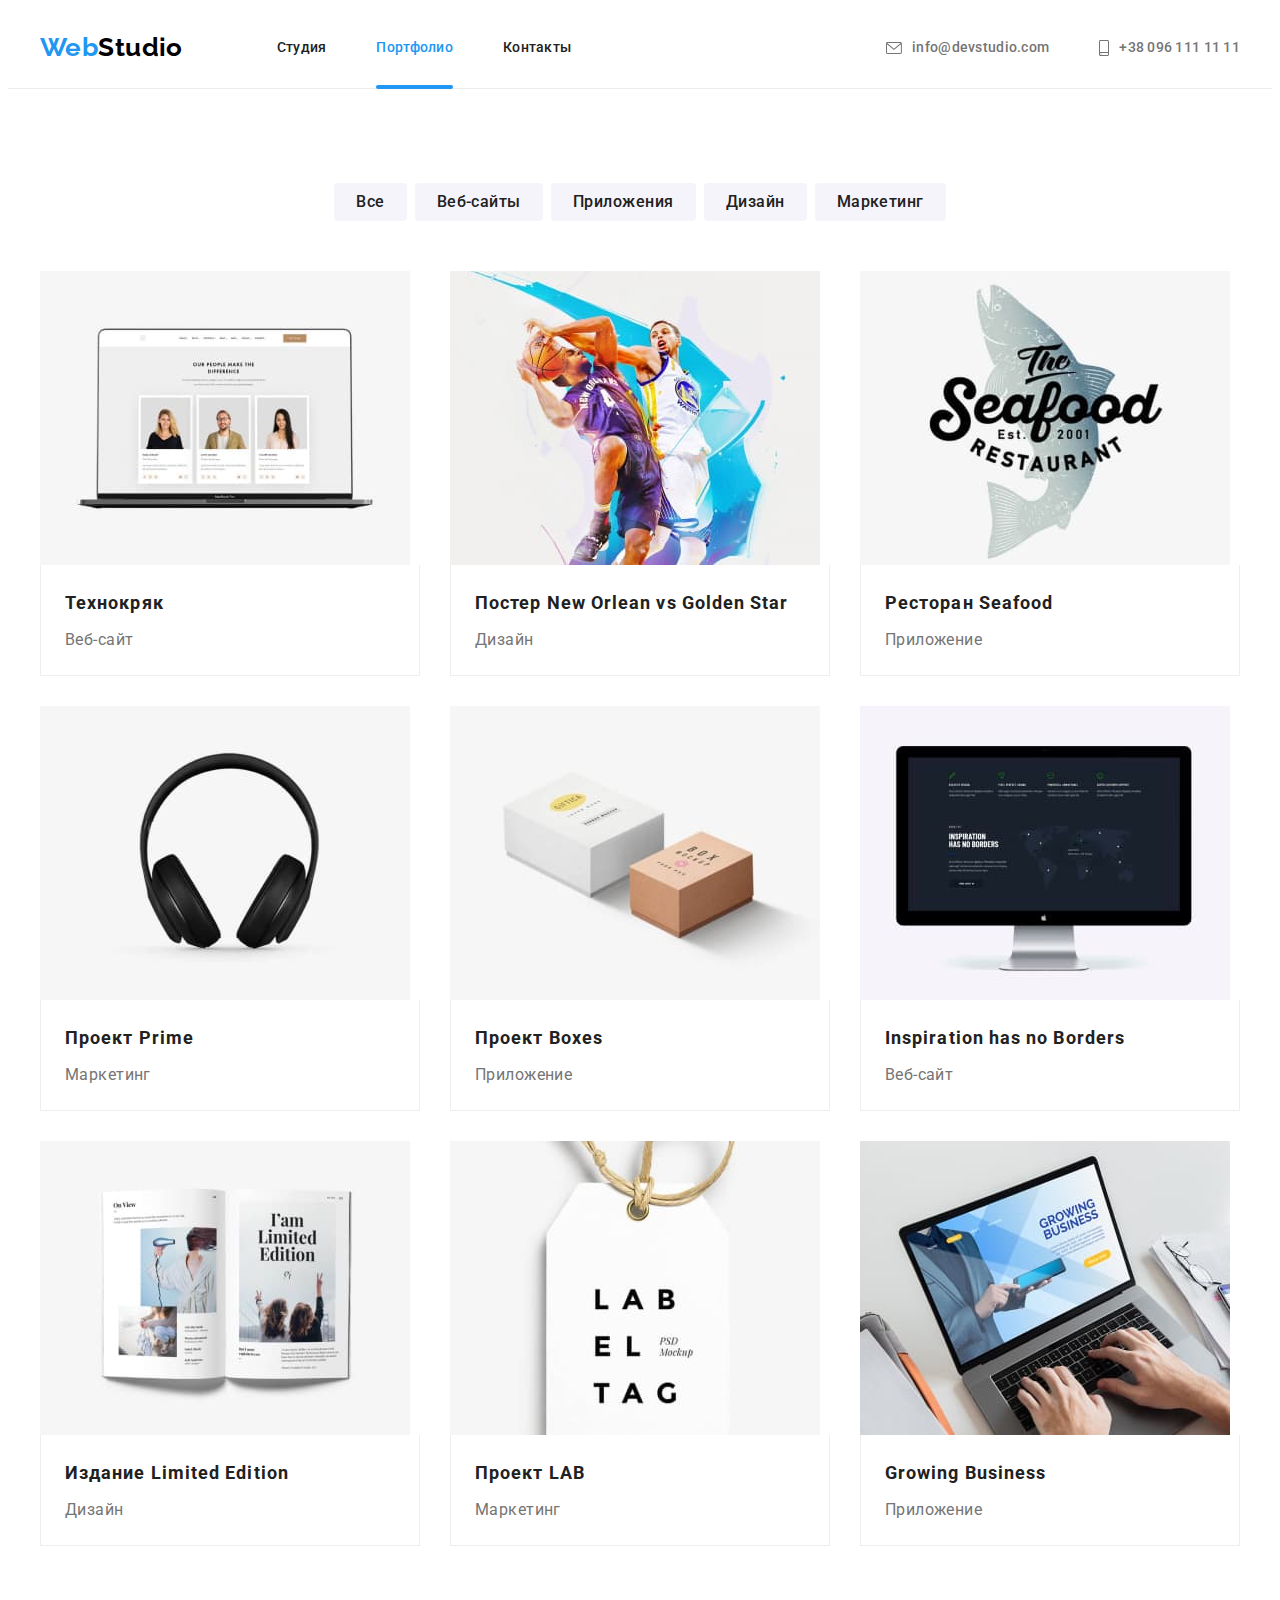
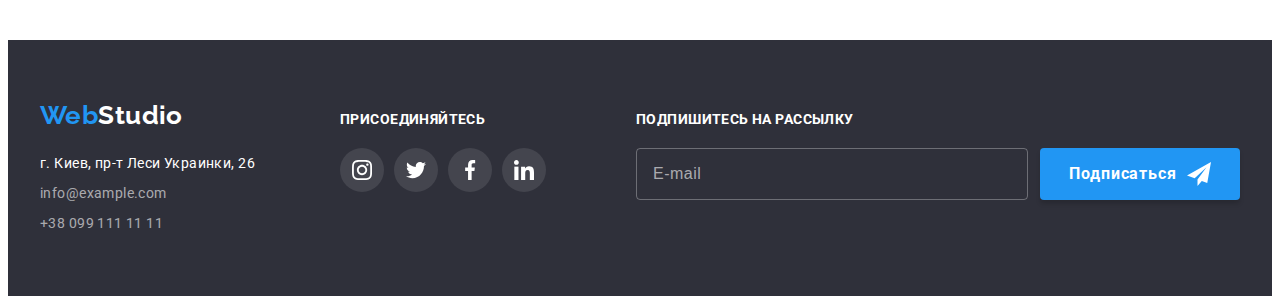
==== portfolio.html @ 3c52d466 "sass" ====
<!DOCTYPE html>
<html lang="ru">
  <head>
    <meta charset="UTF-8" />
    <meta http-equiv="X-UA-Compatible" content="IE=edge" />
    <meta name="viewport" content="width=device-width, initial-scale=1.0" />
    <title>WebStudio</title>
    <link rel="preconnect" href="https://fonts.googleapis.com" />
    <link rel="preconnect" href="https://fonts.gstatic.com" crossorigin />
    <link
      href="https://fonts.googleapis.com/css2?family=Raleway:wght@700&family=Roboto:wght@400;500;700;900&display=swap"
      rel="stylesheet"
    />
    <link
      rel="stylesheet"
      href="https://cdnjs.cloudflare.com/ajax/libs/modern-normalize/1.1.0/modern-normalize.min.css"
      integrity="sha512-wpPYUAdjBVSE4KJnH1VR1HeZfpl1ub8YT/NKx4PuQ5NmX2tKuGu6U/JRp5y+Y8XG2tV+wKQpNHVUX03MfMFn9Q=="
      crossorigin="anonymous"
      referrerpolicy="no-referrer"
    />
    <link rel="stylesheet" href="./css/main.min.css" />
  </head>
  <body>
    <!-- HEADER SECTION -->
    <header class="header">
      <div class="container header-container">
        <nav class="navigation">
          <a class="logo link" href="./index.html" lang="en"
            >Web<span class="logo-studio">Studio</span></a
          >
          <ul class="site-nav list">
            <li class="site-nav-item">
              <a class="link" href="./index.html">Студия</a>
            </li>
            <li class="site-nav-item">
              <a class="link current" href="./portfolio.html">Портфолио</a>
            </li>
            <li class="site-nav-item"><a class="link" href="">Контакты</a></li>
          </ul>
        </nav>
        <ul class="contacts list">
          <li class="contacts-item">
            <a class="link" href="mailto:info@devstudio.com">
              <svg class="icon" width="16" height="12">
                <use href="./images/icons.svg#envelope"></use>
              </svg>
              info@devstudio.com</a
            >
          </li>
          <li class="contacts-item">
            <a class="link" href="tel:+380961111111">
              <svg class="icon" width="10" height="16">
                <use href="./images/icons.svg#smartphone"></use>
              </svg>
              +38 096 111 11 11</a
            >
          </li>
        </ul>
      </div>
    </header>
    <!-- MAIN SECTION -->
    <main>
      <section class="section">
        <div class="container">
          <h1 class="visually-hidden">Портфолио</h1>
          <ul class="filters-list list">
            <li class="item">
              <button class="button secondary" type="button">Все</button>
            </li>
            <li class="item">
              <button class="button secondary" type="button">Веб-сайты</button>
            </li>
            <li class="item">
              <button class="button secondary" type="button">Приложения</button>
            </li>
            <li class="item">
              <button class="button secondary" type="button">Дизайн</button>
            </li>
            <li class="item">
              <button class="button secondary" type="button">Маркетинг</button>
            </li>
          </ul>
          <ul class="card-set list">
            <li class="item">
              <a class="link" href="">
                <div class="thumb-portfolio">
                  <img
                    src="./images/techno.jpg"
                    alt="Веб-сайт"
                    width="370"
                    height="294"
                  />
                  <p class="overlay-portfolio">
                    Ресурс предлагает комплексные предложения с разным уровнем
                    функционала и сервисов. Все это позволит посетителю получить
                    исчерпывающие сведения о компании или частном лице.
                  </p>
                </div>
                <div class="card-content">
                  <h2 class="project-title">Технокряк</h2>
                  <p class="project-description">Веб-сайт</p>
                </div>
              </a>
            </li>
            <li class="item">
              <a class="link" href="">
                <div class="thumb-portfolio">
                  <img
                    src="./images/new-orlean.jpg"
                    alt="Постер с баскетболистами"
                    width="370"
                    height="294"
                  />
                  <p class="overlay-portfolio">
                    Ресурс предлагает комплексные предложения с разным уровнем
                    функционала и сервисов. Все это позволит посетителю получить
                    исчерпывающие сведения о компании или частном лице. Ресурс
                    предлагает комплексные предложения с разным уровнем
                    функционала и сервисов. Все это позволит посетителю получить
                    исчерпывающие сведения о компании или частном лице.
                  </p>
                </div>
                <div class="card-content">
                  <h2 class="project-title">
                    Постер <span lang="en">New Orlean vs Golden Star</span>
                  </h2>
                  <p class="project-description">Дизайн</p>
                </div>
              </a>
            </li>
            <li class="item">
              <a class="link" href="">
                <div class="thumb-portfolio">
                  <img
                    src="./images/seafood.jpg"
                    alt="Логотип ресторана"
                    width="370"
                    height="294"
                  />
                  <p class="overlay-portfolio">
                    Ресурс предлагает комплексные предложения с разным уровнем
                    функционала и сервисов. Все это позволит посетителю получить
                    исчерпывающие сведения о компании или частном лице.
                  </p>
                </div>
                <div class="card-content">
                  <h2 class="project-title">
                    Ресторан <span lang="en">Seafood</span>
                  </h2>
                  <p class="project-description">Приложение</p>
                </div>
              </a>
            </li>
            <li class="item">
              <a class="link" href="">
                <div class="thumb-portfolio">
                  <img
                    src="./images/prime.jpg"
                    alt="Наушники"
                    width="370"
                    height="294"
                  />
                  <p class="overlay-portfolio">
                    Ресурс предлагает комплексные предложения с разным уровнем
                    функционала и сервисов. Все это позволит посетителю получить
                    исчерпывающие сведения о компании или частном лице.
                  </p>
                </div>
                <div class="card-content">
                  <h2 class="project-title">
                    Проект <span lang="en">Prime</span>
                  </h2>
                  <p class="project-description">Маркетинг</p>
                </div>
              </a>
            </li>
            <li class="item">
              <a class="link" href="">
                <div class="thumb-portfolio">
                  <img
                    src="./images/boxes.jpg"
                    alt="Коробки"
                    width="370"
                    height="294"
                  />
                  <p class="overlay-portfolio">
                    Ресурс предлагает комплексные предложения с разным уровнем
                    функционала и сервисов. Все это позволит посетителю получить
                    исчерпывающие сведения о компании или частном лице.
                  </p>
                </div>
                <div class="card-content">
                  <h2 class="project-title">
                    Проект <span lang="en">Boxes</span>
                  </h2>
                  <p class="project-description">Приложение</p>
                </div>
              </a>
            </li>
            <li class="item">
              <a class="link" href="">
                <div class="thumb-portfolio">
                  <img
                    src="./images/inspiration.jpg"
                    alt="Веб-сайт"
                    width="370"
                    height="294"
                  />
                  <p class="overlay-portfolio">
                    Ресурс предлагает комплексные предложения с разным уровнем
                    функционала и сервисов. Все это позволит посетителю получить
                    исчерпывающие сведения о компании или частном лице.
                  </p>
                </div>
                <div class="card-content">
                  <h2 class="project-title" lang="en">
                    Inspiration has no Borders
                  </h2>
                  <p class="project-description">Веб-сайт</p>
                </div>
              </a>
            </li>
            <li class="item">
              <a class="link" href="">
                <div class="thumb-portfolio">
                  <img
                    src="./images/limited-edition.jpg"
                    alt="Журнал"
                    width="370"
                    height="294"
                  />
                  <p class="overlay-portfolio">
                    Ресурс предлагает комплексные предложения с разным уровнем
                    функционала и сервисов. Все это позволит посетителю получить
                    исчерпывающие сведения о компании или частном лице.
                  </p>
                </div>
                <div class="card-content">
                  <h2 class="project-title">
                    Издание <span lang="en">Limited Edition</span>
                  </h2>
                  <p class="project-description">Дизайн</p>
                </div>
              </a>
            </li>
            <li class="item">
              <a class="link" href="">
                <div class="thumb-portfolio">
                  <img
                    src="./images/lab.jpg"
                    alt="Бирка"
                    width="370"
                    height="294"
                  />
                  <p class="overlay-portfolio">
                    Ресурс предлагает комплексные предложения с разным уровнем
                    функционала и сервисов. Все это позволит посетителю получить
                    исчерпывающие сведения о компании или частном лице.
                  </p>
                </div>
                <div class="card-content">
                  <h2 class="project-title">
                    Проект <span lang="en">LAB</span>
                  </h2>
                  <p class="project-description">Маркетинг</p>
                </div>
              </a>
            </li>
            <li class="item">
              <a class="link" href="">
                <div class="thumb-portfolio">
                  <img
                    src="./images/growing-business.jpg"
                    alt="Юзер работает на ноутбуке"
                    width="370"
                    height="294"
                  />
                  <p class="overlay-portfolio">
                    Ресурс предлагает комплексные предложения с разным уровнем
                    функционала и сервисов. Все это позволит посетителю получить
                    исчерпывающие сведения о компании или частном лице.
                  </p>
                </div>
                <div class="card-content">
                  <h2 class="project-title" lang="en">Growing Business</h2>
                  <p class="project-description">Приложение</p>
                </div>
              </a>
            </li>
          </ul>
        </div>
      </section>
    </main>
    <!-- FOOTER SECTION -->
    <footer class="footer">
      <div class="container footer-container">
        <div class="left-side-contacts">
          <a class="logo link" href="./index.html" lang="en"
            >Web<span class="logo-studio">Studio</span></a
          >
          <address class="address">
            <ul class="address-list list">
              <li class="address-list-item">
                <a
                  class="link"
                  href="https://goo.gl/maps/qhGqYUwrLDQrgfdt8"
                  target="_blank"
                  >г. Киев, пр-т Леси Украинки, 26</a
                >
              </li>
              <li class="address-list-item">
                <a class="contact link" href="mailto:info@example.com"
                  >info@example.com</a
                >
              </li>
              <li class="address-list-item">
                <a class="contact link" href="tel:+380991111111"
                  >+38 099 111 11 11</a
                >
              </li>
            </ul>
          </address>
        </div>
        <div class="right-side-contacts">
          <p class="subtitle">присоединяйтесь</p>
          <ul class="social-list list">
            <li class="item">
              <a class="link" href="" aria-label="instagram">
                <svg class="icon" width="20" height="20">
                  <use href="./images/icons.svg#instagram"></use>
                </svg>
              </a>
            </li>
            <li class="item">
              <a class="link" href="" aria-label="twitter">
                <svg class="icon" width="20" height="20">
                  <use href="./images/icons.svg#twitter"></use>
                </svg>
              </a>
            </li>
            <li class="item">
              <a class="link" href="" aria-label="facebook">
                <svg class="icon" width="20" height="20">
                  <use href="./images/icons.svg#facebook"></use>
                </svg>
              </a>
            </li>
            <li class="item">
              <a class="link" href="" aria-label="linkedin">
                <svg class="icon" width="20" height="20">
                  <use href="./images/icons.svg#linkedin"></use>
                </svg>
              </a>
            </li>
          </ul>
        </div>
        <div class="subscription">
          <p class="subtitle">Подпишитесь на рассылку</p>
          <form class="subscription-form">
            <input
              class="input"
              type="email"
              name="user_email"
              placeholder="E-mail"
            />
            <button class="button primary" type="submit">
              Подписаться
              <svg class="icon" width="24" height="24">
                <use href="./images/icons.svg#icon-send"></use>
              </svg>
            </button>
          </form>
        </div>
      </div>
    </footer>
  </body>
</html>
---- css/main.min.css ----
:root{--primary-font-family: "Roboto", sans-serif;--secondary-font-family: "Raleway", sans-serif;--primary-text-color: #757575;--secondary-text-color: #212121;--extra-text-color: #ffffff;--accent-color: #2196f3;--button-primary-hover-focus: #188ce8;--primary-bg-color: #ffffff;--secondary-bg-color: #f5f4fa;--footer-bg-color: #2f303a;--logo-primary-color-header: #000000;--logo-primary-color-footer: #ffffff;--logo-accent-color: #2196f3;--contacts-footer-color: rgba(255, 255, 255, 0.6);--icon-color: #afb1b8;--card-set-gap: 30px;--timing-function: cubic-bezier(0.4, 0, 0.2, 1);--duration: 250ms}.visually-hidden{position:absolute;width:1px;height:1px;margin:-1px;border:0;padding:0;white-space:nowrap;clip-path:inset(100%);clip:rect(0, 0, 0, 0);overflow:hidden}body{font-family:var(--primary-font-family);font-size:14px;line-height:1.71;letter-spacing:0.03em;background-color:var(--primary-bg-color);color:var(--primary-text-color)}h1,h2,h3,h4,h5,h6,p{margin-top:0;margin-bottom:0}ul{margin-top:0;margin-bottom:0;padding-left:0}img{display:block;max-width:100%;height:auto}.list{list-style:none}.link{text-decoration:none}.container{width:1200px;padding-left:15px;padding-right:15px;margin-left:auto;margin-right:auto}.logo{font-family:var(--secondary-font-family);font-weight:700;font-size:26px;line-height:1.19;color:var(--logo-accent-color)}.section{padding-top:94px;padding-bottom:94px}.section-title{margin-bottom:50px;text-align:center;font-weight:700;font-size:36px;line-height:1.17;color:var(--secondary-text-color)}.subtitle{margin-bottom:10px;font-weight:700;font-size:inherit;line-height:1.14;text-transform:uppercase;color:var(--secondary-text-color)}.button{border-radius:4px;border:none;font-family:inherit;font-weight:700;font-size:16px;line-height:1.88;letter-spacing:0.06em;cursor:pointer}.social-list{display:flex;justify-content:center}.social-list .item:not(:last-child){margin-right:10px}.social-list .link{display:flex;justify-content:center;align-items:center;width:44px;height:44px;border-radius:50%;color:var(--icon-color);transition:background-color var(--duration) var(--timing-function)}.social-list .link:hover,.social-list .link:focus{background-color:var(--accent-color)}.social-list .icon{fill:var(--icon-color);transition:fill var(--duration) var(--timing-function)}.social-list .link:hover .icon,.social-list .link:focus .icon{fill:var(--extra-text-color)}.backdrop{position:fixed;top:0;left:0;width:100%;height:100%;background-color:rgba(0,0,0,0.2);opacity:1;transition:opacity var(--duration) var(--timing-function),visibility var(--duration) var(--timing-function)}.backdrop.is-hidden{opacity:0;pointer-events:none;visibility:hidden}.backdrop.is-hidden .modal{transform:translate(-50%, -50%) scale(0.9)}.modal{position:absolute;top:50%;left:50%;width:528px;height:580px;padding:40px;background:#ffffff;box-shadow:0px 1px 3px rgba(0,0,0,0.12),0px 1px 1px rgba(0,0,0,0.14),0px 2px 1px rgba(0,0,0,0.2);border-radius:4px;transform:translate(-50%, -50%) scale(1);transition:transform var(--duration) var(--timing-function)}.close-btn{position:absolute;top:8px;right:8px;display:flex;justify-content:center;align-items:center;padding:0px;width:30px;height:30px;background-color:transparent;border-radius:50%;border:1px solid rgba(0,0,0,0.1);cursor:pointer}.close-btn:hover .close-icone,.close-btn:focus .close-icone{fill:var(--accent-color)}.close-icone{fill:#000000;transition:fill var(--duration) var(--timing-function)}.call-to-action{display:block;font-size:20px;line-height:1.15;text-align:center;margin-bottom:12px;color:var(--secondary-text-color)}.contact-form .field{display:block;margin-bottom:4px;font-size:12px;line-height:1.17;letter-spacing:0.01em;color:#757575}.input-wrapper{position:relative;margin-bottom:10px}.contact-form .input{width:100%;height:40px;border:1px solid rgba(33,33,33,0.2);border-radius:4px;padding:0px 12px 0px 42px;transition:border-color var(--duration) var(--timing-function)}.input:focus,.comment:focus{outline:none;border-color:var(--accent-color)}.form-icon{position:absolute;top:50%;left:12px;fill:var(--secondary-text-color);transform:translateY(-50%);transition:fill var(--duration) var(--timing-function)}.contact-form .input:focus+.form-icon{fill:var(--accent-color)}.comment{display:block;width:100%;height:120px;padding:12px 16px;margin-bottom:20px;resize:none;border:1px solid rgba(33,33,33,0.2);border-radius:4px;transition:border-color var(--duration) var(--timing-function)}.comment::placeholder{line-height:1.14;letter-spacing:0.01em;color:rgba(117,117,117,0.5)}.checkbox-wrapper{margin-bottom:30px}.checkbox-label{display:flex;justify-content:center;cursor:pointer}.checkbox-wrapper-check{position:relative;display:flex;align-items:center;margin-right:8px}.checkbox:checked+.checkbox-label .checkbox-checked{opacity:1}.checkbox:checked+.checkbox-label .checkbox-empty{opacity:0}.checkbox:focus+.checkbox-label .checkbox-empty{outline:1px solid var(--accent-color);border-radius:1px}.checkbox-empty{transition:opacity var(--duration) var(--timing-function)}.checkbox-checked{position:absolute;top:50%;left:0;transform:translateY(-50%);opacity:0;transition:opacity var(--duration) var(--timing-function)}.link-agreement{color:var(--accent-color)}.form-submit{display:block;margin:0 auto}.header{border-bottom:1px solid #ececec}.header-container{display:flex;align-items:center}.navigation{display:flex}.logo-studio{color:var(--logo-primary-color-header)}.navigation .logo{padding-top:24px;padding-bottom:24px;margin-right:94px}.site-nav{display:flex}.site-nav-item:not(:last-child){margin-right:50px}.site-nav .link{display:block;padding-top:32px;padding-bottom:32px;font-weight:500;line-height:1.14;letter-spacing:0.02em;color:var(--secondary-text-color);transition:color var(--duration) var(--timing-function)}.site-nav .link:hover,.site-nav .link:focus,.contacts .link:hover,.contacts .link:focus{color:var(--accent-color)}.site-nav .current{color:var(--accent-color);position:relative}.current::after{content:"";position:absolute;bottom:-1px;left:0;display:block;width:100%;height:4px;border-radius:2px;background-color:var(--accent-color);transition:transform var(--duration) var(--timing-function)}.current:hover::after{transform:scaleX(0.8)}.contacts{display:flex;align-items:center;margin-left:auto}.contacts-item+.contacts-item{margin-left:50px}.contacts .link{display:flex;align-items:center;padding-top:32px;padding-bottom:32px;font-weight:500;line-height:1.14;letter-spacing:0.02em;color:var(--primary-text-color);transition:color var(--duration) var(--timing-function)}.contacts .link:hover .icon,.contacts .link:focus .icon{fill:var(--accent-color)}.contacts .icon{margin-right:10px;fill:currentColor;transition:fill var(--duration) var(--timing-function)}.hero{padding-top:200px;padding-bottom:200px;text-align:center}.hero-title{width:696px;margin-left:auto;margin-right:auto;margin-bottom:30px;font-weight:900;font-size:44px;line-height:1.36;letter-spacing:0.06em;text-transform:uppercase;color:var(--extra-text-color)}.button.primary{min-width:200px;padding:10px 20px;color:var(--extra-text-color);background-color:var(--accent-color);box-shadow:0px 4px 4px rgba(0,0,0,0.15);transition:background-color var(--duration) var(--timing-function)}.button.primary:hover,.button.primary:focus{background-color:var(--button-primary-hover-focus)}.overlay{max-width:1600px;min-height:600px;margin-left:auto;margin-right:auto;background-image:linear-gradient(to right, rgba(47,48,58,0.4), rgba(47,48,58,0.4)),url(../images/hero-background.jpg);background-position:center;background-size:cover;background-color:#c4c4c4}.features{padding-bottom:0}.feature-list{display:flex;flex-wrap:wrap}.feature-list>.item{flex-basis:calc((100% - 90px) / 4)}.feature-list>.item:not(:nth-child(4n)){margin-right:var(--card-set-gap)}.feature-list>.item:not(:nth-last-child(-n+4)){margin-bottom:var(--card-set-gap)}.icon-background{display:flex;justify-content:center;align-items:center;margin-bottom:30px;padding-top:25px;padding-bottom:25px;background-color:var(--secondary-bg-color);border-radius:4px}.work-list{display:flex;flex-wrap:wrap}.work-list>.item{flex-basis:calc((100% - 2 * var(--card-set-gap)) / 3)}.work-list>.item:not(:nth-child(3n)){margin-right:var(--card-set-gap)}.work-list>.item:not(:nth-last-child(-n+3)){margin-bottom:var(--card-set-gap)}.thumb{position:relative}.thumb>.label{position:absolute;left:0;bottom:0;width:100%;padding-top:27px;padding-bottom:27px;text-align:center;background-color:rgba(47,48,58,0.8)}.label .subtitle{color:var(--extra-text-color);margin-bottom:0px}.team{background-color:var(--secondary-bg-color)}.team-list{display:flex;flex-wrap:wrap;margin-left:calc(-1 * var(--card-set-gap));margin-top:calc(-1 * var(--card-set-gap));font-size:16px;line-height:1.19}.team-list>.item{flex-basis:calc((100% - 4 * var(--card-set-gap)) / 4);margin-left:var(--card-set-gap);margin-top:var(--card-set-gap);border-radius:0px 0px 4px 4px;box-shadow:0px 1px 3px rgba(0,0,0,0.12),0px 1px 1px rgba(0,0,0,0.14),0px 2px 1px rgba(0,0,0,0.2);overflow:hidden}.team-list .title{margin-bottom:10px;font-weight:500;font-size:inherit;text-align:center;color:var(--secondary-text-color)}.team-list .position{text-align:center;margin-bottom:16px}.team-content-wrapper{padding:30px 32px;background-color:var(--primary-bg-color)}.clients-list{display:flex;flex-wrap:wrap;margin-left:calc(-1 * var(--card-set-gap));margin-top:calc(-1 * var(--card-set-gap))}.clients-list .item{flex-basis:calc((100% - 6 * var(--card-set-gap)) / 6);margin-left:var(--card-set-gap);margin-top:var(--card-set-gap)}.clients-list .link{display:flex;justify-content:center;align-items:center;height:92px;border:1px solid var(--icon-color);border-radius:4px;transition:border var(--duration) var(--timing-function)}.clients-list .icon{fill:var(--icon-color);transition:fill var(--duration) var(--timing-function)}.clients-list .link:hover .icon,.clients-list .link:focus .icon{fill:var(--accent-color)}.clients-list .link:hover,.clients-list .link:focus{border:1px solid var(--accent-color)}.footer{padding-top:60px;padding-bottom:60px;background-color:var(--footer-bg-color)}.footer-container{display:flex;align-items:baseline}.left-side-contacts{margin-right:70px}.footer .logo-studio{color:var(--logo-primary-color-footer)}.address{margin-top:20px;width:230px;font-style:normal}.address-list-item:not(:last-child){margin-bottom:6px}.address-list .link{color:var(--extra-text-color);transition:color var(--duration) var(--timing-function)}.address-list .contact{color:var(--contacts-footer-color)}.address .link:hover,.address .link:focus{color:var(--accent-color)}.right-side-contacts .subtitle,.subscription .subtitle{color:var(--extra-text-color);margin-bottom:20px}.right-side-contacts .social-list{justify-content:start}.right-side-contacts .link{background-color:rgba(255,255,255,0.1)}.right-side-contacts .icon{fill:var(--extra-text-color)}.subscription{margin-left:auto}.subscription-form{display:flex}.subscription .input{display:block;width:358px;height:50px;padding:0px 16px;margin-right:12px;border:1px solid rgba(255,255,255,0.3);border-radius:4px;background-color:transparent;font-size:16px;line-height:1.25;letter-spacing:0.03em;color:var(--extra-text-color);transition:border-color var(--duration) var(--timing-function)}.subscription .input::placeholder{font-size:16px;line-height:1.25;letter-spacing:0.03em;color:rgba(255,255,255,0.6)}.subscription .button.primary{display:flex;align-items:center;justify-content:center}.subscription .icon{margin-left:10px;fill:var(--primary-bg-color)}.filters-list{display:flex;flex-wrap:wrap;justify-content:center;margin-bottom:50px}.filters-list .item:not(:last-child){margin-right:8px}.button.secondary{padding:6px 22px;font-weight:500;line-height:1.63;letter-spacing:0.03em;color:var(--secondary-text-color);background-color:var(--secondary-bg-color);transition:background-color var(--duration) var(--timing-function),color var(--duration) var(--timing-function),box-shadow var(--duration) var(--timing-function)}.button.secondary:hover,.button.secondary:focus{color:var(--extra-text-color);background-color:var(--accent-color);box-shadow:0px 3px 1px rgba(0,0,0,0.1),0px 1px 2px rgba(0,0,0,0.08),0px 2px 2px rgba(0,0,0,0.12)}.card-set{display:flex;flex-wrap:wrap;margin-left:calc(-1 * var(--card-set-gap));margin-top:calc(-1 * var(--card-set-gap))}.card-set>.item{flex-basis:calc(100% / 3 - var(--card-set-gap));margin-left:var(--card-set-gap);margin-top:var(--card-set-gap)}.card-set .link{display:block;transition:box-shadow var(--duration) var(--timing-function)}.card-set .link:hover,.card-set .link:focus{box-shadow:0px 1px 1px rgba(0,0,0,0.12),0px 4px 4px rgba(0,0,0,0.06),1px 4px 6px rgba(0,0,0,0.16)}.project-title{margin-bottom:4px;font-size:18px;font-weight:700;line-height:2;letter-spacing:0.06em;color:var(--secondary-text-color)}.project-description{font-size:16px;line-height:1.87;color:var(--primary-text-color)}.card-content{padding:20px 24px;border:1px solid #eeeeee;border-top:none}.thumb-portfolio{position:relative;overflow:hidden}.overlay-portfolio{position:absolute;top:0;left:0;display:flex;align-items:center;flex-wrap:wrap;width:100%;height:100%;padding:24px;overflow-y:auto;font-size:18px;line-height:1.56;background-color:rgba(33,150,243,0.9);color:var(--extra-text-color);opacity:0;transform:translateY(100%);transition:transform var(--duration) var(--timing-function)}.card-set .link:hover .overlay-portfolio,.card-set .link:focus .overlay-portfolio{transform:translateY(0);opacity:1}
/*# sourceMappingURL=main.min.css.map */
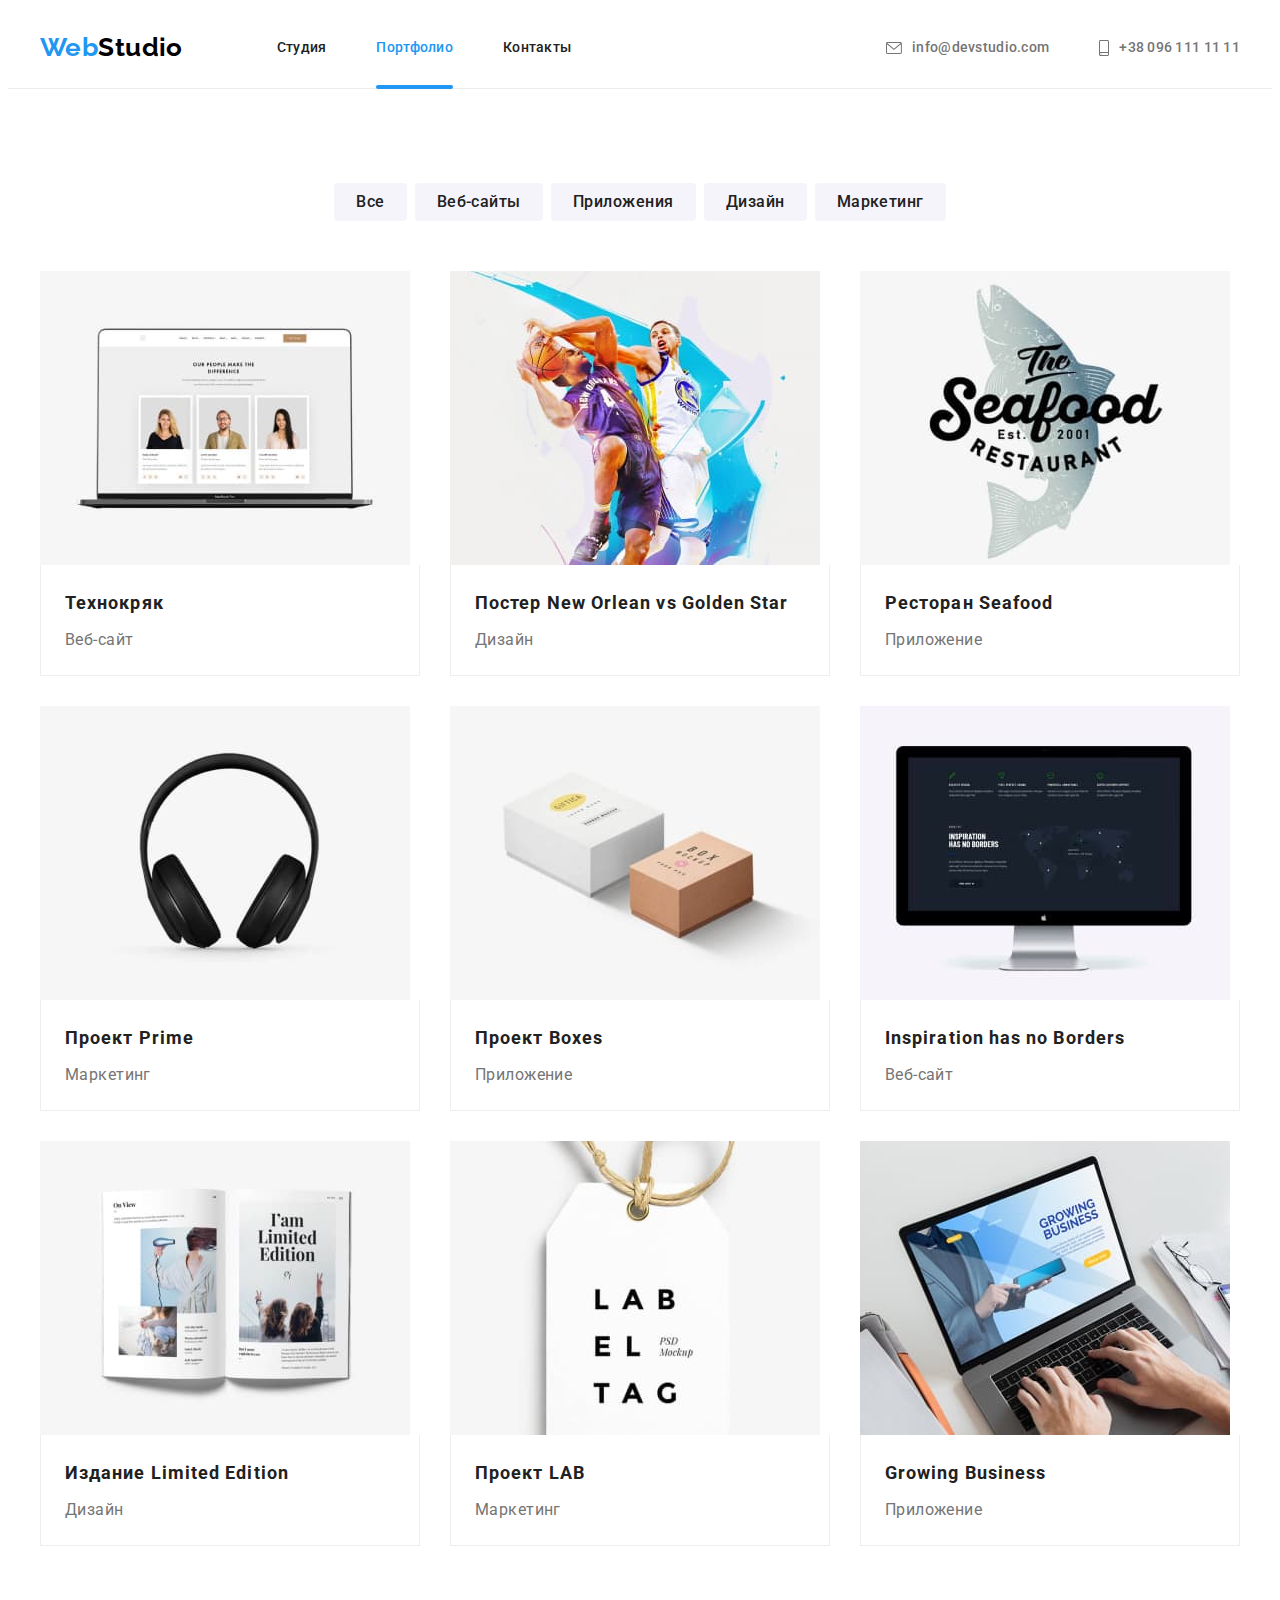
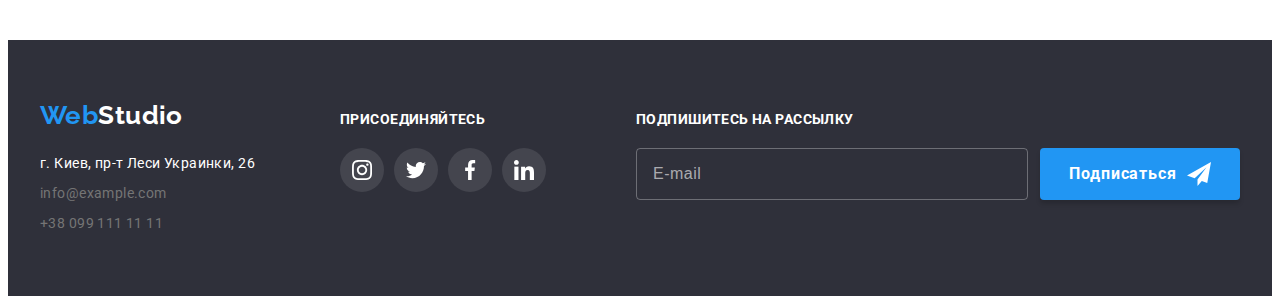
==== commit 3d35e4cd: "add BEM classes" ====
--- a/portfolio.html
+++ b/portfolio.html
@@ -25,31 +25,37 @@
     <header class="header">
       <div class="container header-container">
         <nav class="navigation">
-          <a class="logo link" href="./index.html" lang="en"
-            >Web<span class="logo-studio">Studio</span></a
+          <a class="logo header__logo link" href="./index.html" lang="en"
+            >Web<span class="logo__studio_color_black">Studio</span></a
           >
-          <ul class="site-nav list">
-            <li class="site-nav-item">
-              <a class="link" href="./index.html">Студия</a>
-            </li>
-            <li class="site-nav-item">
-              <a class="link current" href="./portfolio.html">Портфолио</a>
-            </li>
-            <li class="site-nav-item"><a class="link" href="">Контакты</a></li>
+          <ul class="nav-list list">
+            <li class="nav-list__item">
+              <a class="nav-list__link link" href="./index.html">Студия</a>
+            </li>
+            <li class="nav-list__item">
+              <a
+                class="nav-list__link link nav-list__link_current"
+                href="./portfolio.html"
+                >Портфолио</a
+              >
+            </li>
+            <li class="nav-list__item">
+              <a class="nav-list__link link" href="">Контакты</a>
+            </li>
           </ul>
         </nav>
-        <ul class="contacts list">
-          <li class="contacts-item">
-            <a class="link" href="mailto:info@devstudio.com">
-              <svg class="icon" width="16" height="12">
+        <ul class="contacts-list list">
+          <li class="contacts__item">
+            <a class="contacts__link link" href="mailto:info@devstudio.com">
+              <svg class="contacts__icon" width="16" height="12">
                 <use href="./images/icons.svg#envelope"></use>
               </svg>
               info@devstudio.com</a
             >
           </li>
-          <li class="contacts-item">
-            <a class="link" href="tel:+380961111111">
-              <svg class="icon" width="10" height="16">
+          <li class="contacts__item">
+            <a class="contacts__link link" href="tel:+380961111111">
+              <svg class="contacts__icon" width="10" height="16">
                 <use href="./images/icons.svg#smartphone"></use>
               </svg>
               +38 096 111 11 11</a
@@ -294,34 +300,34 @@
     <!-- FOOTER SECTION -->
     <footer class="footer">
       <div class="container footer-container">
-        <div class="left-side-contacts">
+        <div class="left-side-wrapper">
           <a class="logo link" href="./index.html" lang="en"
-            >Web<span class="logo-studio">Studio</span></a
+            >Web<span class="logo__studio_color_white">Studio</span></a
           >
           <address class="address">
-            <ul class="address-list list">
-              <li class="address-list-item">
+            <ul class="address__list list">
+              <li class="address__item">
                 <a
-                  class="link"
+                  class="address__link address__link_color_white link"
                   href="https://goo.gl/maps/qhGqYUwrLDQrgfdt8"
                   target="_blank"
                   >г. Киев, пр-т Леси Украинки, 26</a
                 >
               </li>
-              <li class="address-list-item">
-                <a class="contact link" href="mailto:info@example.com"
+              <li class="address__item">
+                <a class="address__link link" href="mailto:info@example.com"
                   >info@example.com</a
                 >
               </li>
-              <li class="address-list-item">
-                <a class="contact link" href="tel:+380991111111"
+              <li class="address__item">
+                <a class="address__link link" href="tel:+380991111111"
                   >+38 099 111 11 11</a
                 >
               </li>
             </ul>
           </address>
         </div>
-        <div class="right-side-contacts">
+        <div class="center-wrapper">
           <p class="subtitle">присоединяйтесь</p>
           <ul class="social-list list">
             <li class="item">
@@ -356,14 +362,14 @@
         </div>
         <div class="subscription">
           <p class="subtitle">Подпишитесь на рассылку</p>
-          <form class="subscription-form">
+          <form class="form">
             <input
               class="input"
               type="email"
               name="user_email"
               placeholder="E-mail"
             />
-            <button class="button primary" type="submit">
+            <button class="button button_primary" type="submit">
               Подписаться
               <svg class="icon" width="24" height="24">
                 <use href="./images/icons.svg#icon-send"></use>
--- a/css/main.min.css
+++ b/css/main.min.css
@@ -1,2 +1,2 @@
-:root{--primary-font-family: "Roboto", sans-serif;--secondary-font-family: "Raleway", sans-serif;--primary-text-color: #757575;--secondary-text-color: #212121;--extra-text-color: #ffffff;--accent-color: #2196f3;--button-primary-hover-focus: #188ce8;--primary-bg-color: #ffffff;--secondary-bg-color: #f5f4fa;--footer-bg-color: #2f303a;--logo-primary-color-header: #000000;--logo-primary-color-footer: #ffffff;--logo-accent-color: #2196f3;--contacts-footer-color: rgba(255, 255, 255, 0.6);--icon-color: #afb1b8;--card-set-gap: 30px;--timing-function: cubic-bezier(0.4, 0, 0.2, 1);--duration: 250ms}.visually-hidden{position:absolute;width:1px;height:1px;margin:-1px;border:0;padding:0;white-space:nowrap;clip-path:inset(100%);clip:rect(0, 0, 0, 0);overflow:hidden}body{font-family:var(--primary-font-family);font-size:14px;line-height:1.71;letter-spacing:0.03em;background-color:var(--primary-bg-color);color:var(--primary-text-color)}h1,h2,h3,h4,h5,h6,p{margin-top:0;margin-bottom:0}ul{margin-top:0;margin-bottom:0;padding-left:0}img{display:block;max-width:100%;height:auto}.list{list-style:none}.link{text-decoration:none}.container{width:1200px;padding-left:15px;padding-right:15px;margin-left:auto;margin-right:auto}.logo{font-family:var(--secondary-font-family);font-weight:700;font-size:26px;line-height:1.19;color:var(--logo-accent-color)}.section{padding-top:94px;padding-bottom:94px}.section-title{margin-bottom:50px;text-align:center;font-weight:700;font-size:36px;line-height:1.17;color:var(--secondary-text-color)}.subtitle{margin-bottom:10px;font-weight:700;font-size:inherit;line-height:1.14;text-transform:uppercase;color:var(--secondary-text-color)}.button{border-radius:4px;border:none;font-family:inherit;font-weight:700;font-size:16px;line-height:1.88;letter-spacing:0.06em;cursor:pointer}.social-list{display:flex;justify-content:center}.social-list .item:not(:last-child){margin-right:10px}.social-list .link{display:flex;justify-content:center;align-items:center;width:44px;height:44px;border-radius:50%;color:var(--icon-color);transition:background-color var(--duration) var(--timing-function)}.social-list .link:hover,.social-list .link:focus{background-color:var(--accent-color)}.social-list .icon{fill:var(--icon-color);transition:fill var(--duration) var(--timing-function)}.social-list .link:hover .icon,.social-list .link:focus .icon{fill:var(--extra-text-color)}.backdrop{position:fixed;top:0;left:0;width:100%;height:100%;background-color:rgba(0,0,0,0.2);opacity:1;transition:opacity var(--duration) var(--timing-function),visibility var(--duration) var(--timing-function)}.backdrop.is-hidden{opacity:0;pointer-events:none;visibility:hidden}.backdrop.is-hidden .modal{transform:translate(-50%, -50%) scale(0.9)}.modal{position:absolute;top:50%;left:50%;width:528px;height:580px;padding:40px;background:#ffffff;box-shadow:0px 1px 3px rgba(0,0,0,0.12),0px 1px 1px rgba(0,0,0,0.14),0px 2px 1px rgba(0,0,0,0.2);border-radius:4px;transform:translate(-50%, -50%) scale(1);transition:transform var(--duration) var(--timing-function)}.close-btn{position:absolute;top:8px;right:8px;display:flex;justify-content:center;align-items:center;padding:0px;width:30px;height:30px;background-color:transparent;border-radius:50%;border:1px solid rgba(0,0,0,0.1);cursor:pointer}.close-btn:hover .close-icone,.close-btn:focus .close-icone{fill:var(--accent-color)}.close-icone{fill:#000000;transition:fill var(--duration) var(--timing-function)}.call-to-action{display:block;font-size:20px;line-height:1.15;text-align:center;margin-bottom:12px;color:var(--secondary-text-color)}.contact-form .field{display:block;margin-bottom:4px;font-size:12px;line-height:1.17;letter-spacing:0.01em;color:#757575}.input-wrapper{position:relative;margin-bottom:10px}.contact-form .input{width:100%;height:40px;border:1px solid rgba(33,33,33,0.2);border-radius:4px;padding:0px 12px 0px 42px;transition:border-color var(--duration) var(--timing-function)}.input:focus,.comment:focus{outline:none;border-color:var(--accent-color)}.form-icon{position:absolute;top:50%;left:12px;fill:var(--secondary-text-color);transform:translateY(-50%);transition:fill var(--duration) var(--timing-function)}.contact-form .input:focus+.form-icon{fill:var(--accent-color)}.comment{display:block;width:100%;height:120px;padding:12px 16px;margin-bottom:20px;resize:none;border:1px solid rgba(33,33,33,0.2);border-radius:4px;transition:border-color var(--duration) var(--timing-function)}.comment::placeholder{line-height:1.14;letter-spacing:0.01em;color:rgba(117,117,117,0.5)}.checkbox-wrapper{margin-bottom:30px}.checkbox-label{display:flex;justify-content:center;cursor:pointer}.checkbox-wrapper-check{position:relative;display:flex;align-items:center;margin-right:8px}.checkbox:checked+.checkbox-label .checkbox-checked{opacity:1}.checkbox:checked+.checkbox-label .checkbox-empty{opacity:0}.checkbox:focus+.checkbox-label .checkbox-empty{outline:1px solid var(--accent-color);border-radius:1px}.checkbox-empty{transition:opacity var(--duration) var(--timing-function)}.checkbox-checked{position:absolute;top:50%;left:0;transform:translateY(-50%);opacity:0;transition:opacity var(--duration) var(--timing-function)}.link-agreement{color:var(--accent-color)}.form-submit{display:block;margin:0 auto}.header{border-bottom:1px solid #ececec}.header-container{display:flex;align-items:center}.navigation{display:flex}.logo-studio{color:var(--logo-primary-color-header)}.navigation .logo{padding-top:24px;padding-bottom:24px;margin-right:94px}.site-nav{display:flex}.site-nav-item:not(:last-child){margin-right:50px}.site-nav .link{display:block;padding-top:32px;padding-bottom:32px;font-weight:500;line-height:1.14;letter-spacing:0.02em;color:var(--secondary-text-color);transition:color var(--duration) var(--timing-function)}.site-nav .link:hover,.site-nav .link:focus,.contacts .link:hover,.contacts .link:focus{color:var(--accent-color)}.site-nav .current{color:var(--accent-color);position:relative}.current::after{content:"";position:absolute;bottom:-1px;left:0;display:block;width:100%;height:4px;border-radius:2px;background-color:var(--accent-color);transition:transform var(--duration) var(--timing-function)}.current:hover::after{transform:scaleX(0.8)}.contacts{display:flex;align-items:center;margin-left:auto}.contacts-item+.contacts-item{margin-left:50px}.contacts .link{display:flex;align-items:center;padding-top:32px;padding-bottom:32px;font-weight:500;line-height:1.14;letter-spacing:0.02em;color:var(--primary-text-color);transition:color var(--duration) var(--timing-function)}.contacts .link:hover .icon,.contacts .link:focus .icon{fill:var(--accent-color)}.contacts .icon{margin-right:10px;fill:currentColor;transition:fill var(--duration) var(--timing-function)}.hero{padding-top:200px;padding-bottom:200px;text-align:center}.hero-title{width:696px;margin-left:auto;margin-right:auto;margin-bottom:30px;font-weight:900;font-size:44px;line-height:1.36;letter-spacing:0.06em;text-transform:uppercase;color:var(--extra-text-color)}.button.primary{min-width:200px;padding:10px 20px;color:var(--extra-text-color);background-color:var(--accent-color);box-shadow:0px 4px 4px rgba(0,0,0,0.15);transition:background-color var(--duration) var(--timing-function)}.button.primary:hover,.button.primary:focus{background-color:var(--button-primary-hover-focus)}.overlay{max-width:1600px;min-height:600px;margin-left:auto;margin-right:auto;background-image:linear-gradient(to right, rgba(47,48,58,0.4), rgba(47,48,58,0.4)),url(../images/hero-background.jpg);background-position:center;background-size:cover;background-color:#c4c4c4}.features{padding-bottom:0}.feature-list{display:flex;flex-wrap:wrap}.feature-list>.item{flex-basis:calc((100% - 90px) / 4)}.feature-list>.item:not(:nth-child(4n)){margin-right:var(--card-set-gap)}.feature-list>.item:not(:nth-last-child(-n+4)){margin-bottom:var(--card-set-gap)}.icon-background{display:flex;justify-content:center;align-items:center;margin-bottom:30px;padding-top:25px;padding-bottom:25px;background-color:var(--secondary-bg-color);border-radius:4px}.work-list{display:flex;flex-wrap:wrap}.work-list>.item{flex-basis:calc((100% - 2 * var(--card-set-gap)) / 3)}.work-list>.item:not(:nth-child(3n)){margin-right:var(--card-set-gap)}.work-list>.item:not(:nth-last-child(-n+3)){margin-bottom:var(--card-set-gap)}.thumb{position:relative}.thumb>.label{position:absolute;left:0;bottom:0;width:100%;padding-top:27px;padding-bottom:27px;text-align:center;background-color:rgba(47,48,58,0.8)}.label .subtitle{color:var(--extra-text-color);margin-bottom:0px}.team{background-color:var(--secondary-bg-color)}.team-list{display:flex;flex-wrap:wrap;margin-left:calc(-1 * var(--card-set-gap));margin-top:calc(-1 * var(--card-set-gap));font-size:16px;line-height:1.19}.team-list>.item{flex-basis:calc((100% - 4 * var(--card-set-gap)) / 4);margin-left:var(--card-set-gap);margin-top:var(--card-set-gap);border-radius:0px 0px 4px 4px;box-shadow:0px 1px 3px rgba(0,0,0,0.12),0px 1px 1px rgba(0,0,0,0.14),0px 2px 1px rgba(0,0,0,0.2);overflow:hidden}.team-list .title{margin-bottom:10px;font-weight:500;font-size:inherit;text-align:center;color:var(--secondary-text-color)}.team-list .position{text-align:center;margin-bottom:16px}.team-content-wrapper{padding:30px 32px;background-color:var(--primary-bg-color)}.clients-list{display:flex;flex-wrap:wrap;margin-left:calc(-1 * var(--card-set-gap));margin-top:calc(-1 * var(--card-set-gap))}.clients-list .item{flex-basis:calc((100% - 6 * var(--card-set-gap)) / 6);margin-left:var(--card-set-gap);margin-top:var(--card-set-gap)}.clients-list .link{display:flex;justify-content:center;align-items:center;height:92px;border:1px solid var(--icon-color);border-radius:4px;transition:border var(--duration) var(--timing-function)}.clients-list .icon{fill:var(--icon-color);transition:fill var(--duration) var(--timing-function)}.clients-list .link:hover .icon,.clients-list .link:focus .icon{fill:var(--accent-color)}.clients-list .link:hover,.clients-list .link:focus{border:1px solid var(--accent-color)}.footer{padding-top:60px;padding-bottom:60px;background-color:var(--footer-bg-color)}.footer-container{display:flex;align-items:baseline}.left-side-contacts{margin-right:70px}.footer .logo-studio{color:var(--logo-primary-color-footer)}.address{margin-top:20px;width:230px;font-style:normal}.address-list-item:not(:last-child){margin-bottom:6px}.address-list .link{color:var(--extra-text-color);transition:color var(--duration) var(--timing-function)}.address-list .contact{color:var(--contacts-footer-color)}.address .link:hover,.address .link:focus{color:var(--accent-color)}.right-side-contacts .subtitle,.subscription .subtitle{color:var(--extra-text-color);margin-bottom:20px}.right-side-contacts .social-list{justify-content:start}.right-side-contacts .link{background-color:rgba(255,255,255,0.1)}.right-side-contacts .icon{fill:var(--extra-text-color)}.subscription{margin-left:auto}.subscription-form{display:flex}.subscription .input{display:block;width:358px;height:50px;padding:0px 16px;margin-right:12px;border:1px solid rgba(255,255,255,0.3);border-radius:4px;background-color:transparent;font-size:16px;line-height:1.25;letter-spacing:0.03em;color:var(--extra-text-color);transition:border-color var(--duration) var(--timing-function)}.subscription .input::placeholder{font-size:16px;line-height:1.25;letter-spacing:0.03em;color:rgba(255,255,255,0.6)}.subscription .button.primary{display:flex;align-items:center;justify-content:center}.subscription .icon{margin-left:10px;fill:var(--primary-bg-color)}.filters-list{display:flex;flex-wrap:wrap;justify-content:center;margin-bottom:50px}.filters-list .item:not(:last-child){margin-right:8px}.button.secondary{padding:6px 22px;font-weight:500;line-height:1.63;letter-spacing:0.03em;color:var(--secondary-text-color);background-color:var(--secondary-bg-color);transition:background-color var(--duration) var(--timing-function),color var(--duration) var(--timing-function),box-shadow var(--duration) var(--timing-function)}.button.secondary:hover,.button.secondary:focus{color:var(--extra-text-color);background-color:var(--accent-color);box-shadow:0px 3px 1px rgba(0,0,0,0.1),0px 1px 2px rgba(0,0,0,0.08),0px 2px 2px rgba(0,0,0,0.12)}.card-set{display:flex;flex-wrap:wrap;margin-left:calc(-1 * var(--card-set-gap));margin-top:calc(-1 * var(--card-set-gap))}.card-set>.item{flex-basis:calc(100% / 3 - var(--card-set-gap));margin-left:var(--card-set-gap);margin-top:var(--card-set-gap)}.card-set .link{display:block;transition:box-shadow var(--duration) var(--timing-function)}.card-set .link:hover,.card-set .link:focus{box-shadow:0px 1px 1px rgba(0,0,0,0.12),0px 4px 4px rgba(0,0,0,0.06),1px 4px 6px rgba(0,0,0,0.16)}.project-title{margin-bottom:4px;font-size:18px;font-weight:700;line-height:2;letter-spacing:0.06em;color:var(--secondary-text-color)}.project-description{font-size:16px;line-height:1.87;color:var(--primary-text-color)}.card-content{padding:20px 24px;border:1px solid #eeeeee;border-top:none}.thumb-portfolio{position:relative;overflow:hidden}.overlay-portfolio{position:absolute;top:0;left:0;display:flex;align-items:center;flex-wrap:wrap;width:100%;height:100%;padding:24px;overflow-y:auto;font-size:18px;line-height:1.56;background-color:rgba(33,150,243,0.9);color:var(--extra-text-color);opacity:0;transform:translateY(100%);transition:transform var(--duration) var(--timing-function)}.card-set .link:hover .overlay-portfolio,.card-set .link:focus .overlay-portfolio{transform:translateY(0);opacity:1}
+:root{--primary-font-family: "Roboto", sans-serif;--secondary-font-family: "Raleway", sans-serif;--primary-text-color: #757575;--secondary-text-color: #212121;--extra-text-color: #ffffff;--accent-color: #2196f3;--button-primary-hover-focus: #188ce8;--primary-bg-color: #ffffff;--secondary-bg-color: #f5f4fa;--footer-bg-color: #2f303a;--logo-primary-color-header: #000000;--logo-primary-color-footer: #ffffff;--logo-accent-color: #2196f3;--address-footer-color: rgba(255, 255, 255, 0.6);--icon-color: #afb1b8;--card-set-gap: 30px;--timing-function: cubic-bezier(0.4, 0, 0.2, 1);--duration: 250ms}.visually-hidden{position:absolute;width:1px;height:1px;margin:-1px;border:0;padding:0;white-space:nowrap;clip-path:inset(100%);clip:rect(0, 0, 0, 0);overflow:hidden}.contact-form .input:focus,.subscription .input:focus,.comment:focus{outline:none;border-color:var(--accent-color)}.center-wrapper .subtitle,.subscription .subtitle{color:var(--extra-text-color);margin-bottom:20px}body{font-family:var(--primary-font-family);font-size:14px;line-height:1.71;letter-spacing:0.03em;background-color:var(--primary-bg-color);color:var(--primary-text-color)}h1,h2,h3,h4,h5,h6,p{margin-top:0;margin-bottom:0}ul{margin-top:0;margin-bottom:0;padding-left:0}img{display:block;max-width:100%;height:auto}.list{list-style:none}.link{text-decoration:none}.container{width:1200px;padding-left:15px;padding-right:15px;margin-left:auto;margin-right:auto}.logo{font-family:var(--secondary-font-family);font-weight:700;font-size:26px;line-height:1.19;color:var(--logo-accent-color)}.section{padding-top:94px;padding-bottom:94px}.main-title{font-weight:900;font-size:44px;line-height:1.36;letter-spacing:0.06em;text-transform:uppercase;color:var(--extra-text-color)}.section-title{margin-bottom:50px;text-align:center;font-weight:700;font-size:36px;line-height:1.17;color:var(--secondary-text-color)}.subtitle{margin-bottom:10px;font-weight:700;font-size:inherit;line-height:1.14;text-transform:uppercase;color:var(--secondary-text-color)}.button{border-radius:4px;border:none;font-family:inherit;font-weight:700;font-size:16px;line-height:1.88;letter-spacing:0.06em;cursor:pointer}.social-list{display:flex;justify-content:center}.social-list .item:not(:last-child){margin-right:10px}.social-list .link{display:flex;justify-content:center;align-items:center;width:44px;height:44px;border-radius:50%;color:var(--icon-color);transition:background-color var(--duration) var(--timing-function)}.social-list .link:hover,.social-list .link:focus{background-color:var(--accent-color)}.social-list .icon{fill:var(--icon-color);transition:fill var(--duration) var(--timing-function)}.social-list .link:hover .icon,.social-list .link:focus .icon{fill:var(--extra-text-color)}.backdrop{position:fixed;top:0;left:0;width:100%;height:100%;background-color:rgba(0,0,0,0.2);opacity:1;transition:opacity var(--duration) var(--timing-function),visibility var(--duration) var(--timing-function)}.backdrop.is-hidden{opacity:0;pointer-events:none;visibility:hidden}.modal{position:absolute;top:50%;left:50%;width:528px;height:580px;padding:40px;background:#ffffff;box-shadow:0px 1px 3px rgba(0,0,0,0.12),0px 1px 1px rgba(0,0,0,0.14),0px 2px 1px rgba(0,0,0,0.2);border-radius:4px;transform:translate(-50%, -50%) scale(1);transition:transform var(--duration) var(--timing-function)}.backdrop.is-hidden .modal{transform:translate(-50%, -50%) scale(0.9)}.close-btn{position:absolute;top:8px;right:8px;display:flex;justify-content:center;align-items:center;padding:0px;width:30px;height:30px;background-color:transparent;border-radius:50%;border:1px solid rgba(0,0,0,0.1);cursor:pointer}.close-icone{fill:#000000;transition:fill var(--duration) var(--timing-function)}.close-btn:hover .close-icone,.close-btn:focus .close-icone{fill:var(--accent-color)}.call-to-action{display:block;font-size:20px;line-height:1.15;text-align:center;margin-bottom:12px;color:var(--secondary-text-color)}.contact-form .field{display:block;margin-bottom:4px;font-size:12px;line-height:1.17;letter-spacing:0.01em;color:#757575}.contact-form .input{width:100%;height:40px;border:1px solid rgba(33,33,33,0.2);border-radius:4px;padding:0px 12px 0px 42px;transition:border-color var(--duration) var(--timing-function)}.input-wrapper{position:relative;margin-bottom:10px}.form-icon{position:absolute;top:50%;left:12px;fill:var(--secondary-text-color);transform:translateY(-50%);transition:fill var(--duration) var(--timing-function)}.contact-form .input:focus+.form-icon{fill:var(--accent-color)}.comment{display:block;width:100%;height:120px;padding:12px 16px;margin-bottom:20px;resize:none;border:1px solid rgba(33,33,33,0.2);border-radius:4px;transition:border-color var(--duration) var(--timing-function)}.comment::placeholder{line-height:1.14;letter-spacing:0.01em;color:rgba(117,117,117,0.5)}.checkbox-wrapper{margin-bottom:30px}.checkbox-label{display:flex;justify-content:center;cursor:pointer}.checkbox-wrapper-check{position:relative;display:flex;align-items:center;margin-right:8px}.checkbox-empty{transition:opacity var(--duration) var(--timing-function)}.checkbox:checked+.checkbox-label .checkbox-empty{opacity:0}.checkbox:focus+.checkbox-label .checkbox-empty{outline:1px solid var(--accent-color);border-radius:1px}.checkbox-checked{position:absolute;top:50%;left:0;transform:translateY(-50%);opacity:0;transition:opacity var(--duration) var(--timing-function)}.checkbox:checked+.checkbox-label .checkbox-checked{opacity:1}.link-agreement{color:var(--accent-color)}.form-submit{display:block;margin:0px auto}.header{border-bottom:1px solid #ececec}.header-container{display:flex;align-items:center}.navigation{display:flex}.header__logo{padding-top:24px;padding-bottom:24px;margin-right:94px}.logo__studio_color_black{color:var(--logo-primary-color-header)}.nav-list{display:flex}.nav-list__item:not(:last-child){margin-right:50px}.nav-list__link{display:block;padding-top:32px;padding-bottom:32px;font-weight:500;line-height:1.14;letter-spacing:0.02em;color:var(--secondary-text-color);transition:color var(--duration) var(--timing-function)}.nav-list__link:hover,.nav-list__link:focus{color:var(--accent-color)}.nav-list__link_current{color:var(--accent-color);position:relative}.nav-list__link_current::after{content:"";position:absolute;bottom:-1px;left:0;display:block;width:100%;height:4px;border-radius:2px;background-color:var(--accent-color);transition:transform var(--duration) var(--timing-function)}.nav-list__link_current:hover::after{transform:scaleX(0.8)}.contacts-list{display:flex;align-items:center;margin-left:auto}.contacts__item+.contacts__item{margin-left:50px}.contacts__link{display:flex;align-items:center;padding-top:32px;padding-bottom:32px;font-weight:500;line-height:1.14;letter-spacing:0.02em;color:var(--primary-text-color);transition:color var(--duration) var(--timing-function)}.contacts__link:hover,.contacts__link:focus{color:var(--accent-color)}.contacts__icon{margin-right:10px;fill:currentColor;transition:fill var(--duration) var(--timing-function)}.contacts__link:hover .contacts__icon,.contacts__link:focus .contacts__icon{fill:var(--accent-color)}.hero{padding-top:200px;padding-bottom:200px;text-align:center}.hero-overlay{max-width:1600px;min-height:600px;margin-left:auto;margin-right:auto;background-image:linear-gradient(to right, rgba(47,48,58,0.4), rgba(47,48,58,0.4)),url(../images/hero-background.jpg);background-position:center;background-size:cover;background-color:#c4c4c4}.hero-main-title{width:696px;margin-left:auto;margin-right:auto;margin-bottom:30px}.button_primary{min-width:200px;padding:10px 20px;color:var(--extra-text-color);background-color:var(--accent-color);box-shadow:0px 4px 4px rgba(0,0,0,0.15);transition:background-color var(--duration) var(--timing-function)}.button_primary:hover,.button_primary:focus{background-color:var(--button-primary-hover-focus)}.features{padding-bottom:0}.feature-list{display:flex;flex-wrap:wrap}.feature-list>.item{flex-basis:calc((100% - 90px) / 4)}.feature-list>.item:not(:nth-child(4n)){margin-right:var(--card-set-gap)}.feature-list>.item:not(:nth-last-child(-n+4)){margin-bottom:var(--card-set-gap)}.icon-background{display:flex;justify-content:center;align-items:center;margin-bottom:30px;padding-top:25px;padding-bottom:25px;background-color:var(--secondary-bg-color);border-radius:4px}.work-list{display:flex;flex-wrap:wrap}.work-list>.item{flex-basis:calc((100% - 2 * var(--card-set-gap)) / 3)}.work-list>.item:not(:nth-child(3n)){margin-right:var(--card-set-gap)}.work-list>.item:not(:nth-last-child(-n+3)){margin-bottom:var(--card-set-gap)}.thumb{position:relative}.thumb>.label{position:absolute;left:0;bottom:0;width:100%;padding-top:27px;padding-bottom:27px;text-align:center;background-color:rgba(47,48,58,0.8)}.thumb>.label .subtitle{color:var(--extra-text-color);margin-bottom:0px}.team{background-color:var(--secondary-bg-color)}.team-list{display:flex;flex-wrap:wrap;margin-left:calc(-1 * var(--card-set-gap));margin-top:calc(-1 * var(--card-set-gap));font-size:16px;line-height:1.19}.team-list>.item{flex-basis:calc((100% - 4 * var(--card-set-gap)) / 4);margin-left:var(--card-set-gap);margin-top:var(--card-set-gap);border-radius:0px 0px 4px 4px;box-shadow:0px 1px 3px rgba(0,0,0,0.12),0px 1px 1px rgba(0,0,0,0.14),0px 2px 1px rgba(0,0,0,0.2);overflow:hidden}.team-list .title{margin-bottom:10px;font-weight:500;font-size:inherit;text-align:center;color:var(--secondary-text-color)}.team-list .position{text-align:center;margin-bottom:16px}.team-content-wrapper{padding:30px 32px;background-color:var(--primary-bg-color)}.clients-list{display:flex;flex-wrap:wrap;margin-left:calc(-1 * var(--card-set-gap));margin-top:calc(-1 * var(--card-set-gap))}.clients-list .item{flex-basis:calc((100% - 6 * var(--card-set-gap)) / 6);margin-left:var(--card-set-gap);margin-top:var(--card-set-gap)}.clients-list .link{display:flex;justify-content:center;align-items:center;height:92px;border:1px solid var(--icon-color);border-radius:4px;transition:border var(--duration) var(--timing-function)}.clients-list .link:hover,.clients-list .link:focus{border:1px solid var(--accent-color)}.clients-list .icon{fill:var(--icon-color);transition:fill var(--duration) var(--timing-function)}.clients-list .link:hover .icon,.clients-list .link:focus .icon{fill:var(--accent-color)}.footer{padding-top:60px;padding-bottom:60px;background-color:var(--footer-bg-color)}.logo__studio_color_white{color:var(--logo-primary-color-footer)}.footer-container{display:flex;align-items:baseline}.left-side-wrapper{margin-right:70px}.address__list{margin-top:20px;width:230px;font-style:normal}.address__item:not(:last-child){margin-bottom:6px}.address__link{color:var(--contacts-footer-color);transition:color var(--duration) var(--timing-function)}.address__link:hover,.address__link:focus{color:var(--accent-color)}.address__link_color_white{color:var(--extra-text-color)}.center-wrapper .social-list{justify-content:start}.center-wrapper .link{background-color:rgba(255,255,255,0.1)}.center-wrapper .icon{fill:var(--extra-text-color)}.subscription{margin-left:auto}.subscription .input{display:block;width:358px;height:50px;padding:0px 16px;margin-right:12px;border:1px solid rgba(255,255,255,0.3);border-radius:4px;background-color:transparent;font-size:16px;line-height:1.25;letter-spacing:0.03em;color:var(--extra-text-color);transition:border-color var(--duration) var(--timing-function)}.subscription .input::placeholder{font-size:16px;line-height:1.25;letter-spacing:0.03em;color:rgba(255,255,255,0.6)}.subscription .button_primary{display:flex;align-items:center;justify-content:center}.subscription .icon{margin-left:10px;fill:var(--primary-bg-color)}.subscription .form{display:flex}.filters-list{display:flex;flex-wrap:wrap;justify-content:center;margin-bottom:50px}.filters-list .item:not(:last-child){margin-right:8px}.button.secondary{padding:6px 22px;font-weight:500;line-height:1.63;letter-spacing:0.03em;color:var(--secondary-text-color);background-color:var(--secondary-bg-color);transition:background-color var(--duration) var(--timing-function),color var(--duration) var(--timing-function),box-shadow var(--duration) var(--timing-function)}.button.secondary:hover,.button.secondary:focus{color:var(--extra-text-color);background-color:var(--accent-color);box-shadow:0px 3px 1px rgba(0,0,0,0.1),0px 1px 2px rgba(0,0,0,0.08),0px 2px 2px rgba(0,0,0,0.12)}.card-set{display:flex;flex-wrap:wrap;margin-left:calc(-1 * var(--card-set-gap));margin-top:calc(-1 * var(--card-set-gap))}.card-set>.item{flex-basis:calc(100% / 3 - var(--card-set-gap));margin-left:var(--card-set-gap);margin-top:var(--card-set-gap)}.card-set .link{display:block;transition:box-shadow var(--duration) var(--timing-function)}.card-set .link:hover,.card-set .link:focus{box-shadow:0px 1px 1px rgba(0,0,0,0.12),0px 4px 4px rgba(0,0,0,0.06),1px 4px 6px rgba(0,0,0,0.16)}.card-set .link:hover .overlay-portfolio,.card-set .link:focus .overlay-portfolio{transform:translateY(0);opacity:1}.project-title{margin-bottom:4px;font-size:18px;font-weight:700;line-height:2;letter-spacing:0.06em;color:var(--secondary-text-color)}.project-description{font-size:16px;line-height:1.87;color:var(--primary-text-color)}.card-content{padding:20px 24px;border:1px solid #eeeeee;border-top:none}.thumb-portfolio{position:relative;overflow:hidden}.overlay-portfolio{position:absolute;top:0;left:0;display:flex;align-items:center;flex-wrap:wrap;width:100%;height:100%;padding:24px;overflow-y:auto;font-size:18px;line-height:1.56;background-color:rgba(33,150,243,0.9);color:var(--extra-text-color);opacity:0;transform:translateY(100%);transition:transform var(--duration) var(--timing-function)}
 /*# sourceMappingURL=main.min.css.map */